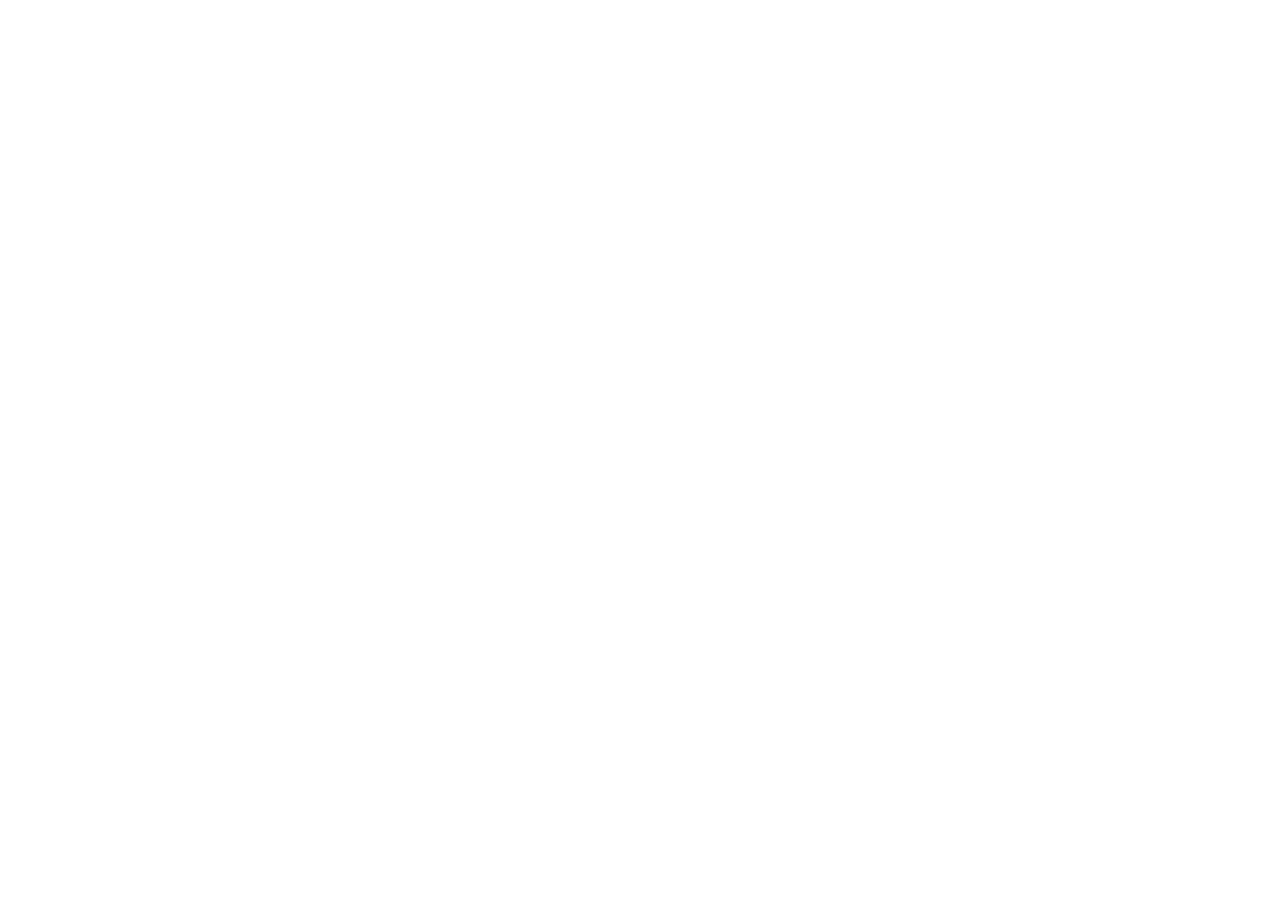
==== index.html @ 1a16fde6 "Update index.html" ====
<!DOCTYPE html>
<html lang="en">
  <head>
    <meta charset="UTF-8" />
    <meta property="og:title" content="Ashutosh Goswami">
    <meta property="og:description" content="About Me And My Project">
    <meta http-equiv="X-UA-Compatible" content="IE=edge" />
    <meta name="viewport" content="width=device-width, initial-scale=1.0" />
    <link rel="stylesheet" href="style.css" />
    <link rel="icon" href="https://founder.of.pandawep.in/assets/images/photo_2024-01-02_23-59-17.jpg">
    <meta property="og:image" content="https://founder.of.pandawep.in/assets/images/photo_2024-01-02_23-59-17.jpg">
    <script src="main.js"></script>
    <script src="pop.js"></script>
    <script>
      window.addEventListener('DOMContentLoaded', () => {
        VANTA.BIRDS({
          el: '#vanta',
          mouseControls: true,
          touchControls: true,
          gyroControls: false,
          minHeight: 200.0,
          minWidth: 200.0,
          scale: 1.0,
          scaleMobile: 1.0,
          backgroundAlpha: 0.0,
          color2: 0xff00f0,
          wingSpan: 40.0,
          separation: 100.0,
          alignment: 77.0,
          cohesion: 5.0,
          quantity: 2.0,
        })
        setTimeout(() => {
          const main = document.querySelector('main')
          main.style.opacity = 1
          main.style.filter = 'blur(0px)'
        }, 1000)
      })
    </script>
    <title>Ashutosh Goswami</title>
  </head>
  <body>
    <div id="vanta"></div>
    <main>
      <header>
        <img src="assets/images/photo_2024-01-02_23-59-17.jpg" alt="Anurag image" />
        <h1>Ashutosh Goswami</h1>
      <p>A Small Web Developer 🧑‍💻</p>

      </header>
       
      <ul>
        <li>
          <a
            href="https://www.pandawep.in"
            target="_blank"
            rel="noreferrer noopener">
            <img
              src="assets/images/homepage.svg"
              alt="home button"
              width="20" />
            Website
          </a>
        </li>
           <li>
          <a
            href="https://github.com/AshutoshGoswami24/"
            target="_blank"
            rel="noreferrer noopener">
            <img src="assets/images/Github.png" alt="home button" width="20" />
            GitHub</a
          >
        </li>
        <li>
          <a
            href="https://t.me/PandaWep"
            target="_blank"
            rel="noreferrer noopener">
            <img src="assets/images/tg.png" alt="home button" width="20" />
            Telegram</a
          >
        </li>
        <li>
          <a
            href="https://www.youtube.com/@PandaWep"
            target="_blank"
            rel="noreferrer noopener">
            <img src="assets/images/youtube.svg" alt="home button" width="20" />
            Youtube</a
          >
        </li>
        <li>
          <a
            href="https://www.instagram.com/ashutoshsanatani24"
            target="_blank"
            rel="noreferrer noopener">
            <img src="assets/images/ig.png" alt="home button" width="20" />
            Instagram</a>
        </li>
         
    <li>
        <a onclick="openPopup()">
            <img src="assets/images/cofi.png" alt="Bye One Coffee for me" width="20" /> Bye One Coffee for me
        </a>
    </li>
      <div class="popup" id="popup">
    <div class="popup-content">
        <span class="close" onclick="closePopup()">&times;</span>
        <img src="https://via.placeholder.com/400" alt="Donate" style="max-width: 100%;">
    </div>
</div>


      </ul>
    </main>
    <script>
    function openPopup() {
        document.getElementById('popup').style.display = 'block';
    }

    function closePopup() {
        document.getElementById('popup').style.display = 'none';
    }
</script>
<style>
    .popup {
        display: none;
        position: fixed;
        top: 0;
        left: 0;
        width: 100%;
        height: 100%;
        background-color: rgba(0, 0, 0, 0.5);
        z-index: 9999;
    }
    .popup-content {
        position: absolute;
        top: 50%;
        left: 50%;
        transform: translate(-50%, -50%);
        background-color: #fff;
        padding: 20px;
        border-radius: 5px;
    }
    .close {
        position: absolute;
        top: 10px;
        right: 10px;
        cursor: pointer;
    }
</style>
  </body>
</html>
---- style.css ----
body,
html {
  margin: 0;
  padding: 0;
  font-family: 'Open Sans', sans-serif;
  color: #fff;
}

body {
  background: url(./assets/images/bg-image.jpg) no-repeat center center fixed;
  background-size: cover;
}

main {
  position: relative;
  opacity: 0;
  filter: blur(10px);
  transition: opacity 2s ease-in-out, filter 2s ease-in-out;
}

header {
  margin-top: 1em;
  text-align: center;
  display: flex;
  flex-direction: column;
  align-items: center;
}

header > img {
  width: 8em;
  height: 8em;
  border-radius: 100%;
  border: 1px solid #fff;
  box-shadow: rgb(28, 32, 93 / 24%) 0px 2px 8px 0px;
}

header > h1 {
  display: inline-block;
  font-size: 0.8em;
  font-weight: bold;
  border-radius: 1em;
  background-color: rgba(252, 0, 0, 0.667);
  padding: 0.3em 0.6em;
  border: 1px solid #fffa;
  backdrop-filter: blur(10px) saturate(160%) contrast(180%);
  -webkit-backdrop-filter: blur(10px) saturate(160%) contrast(180%);
}

ul {
  box-sizing: border-box;
  list-style: none;
  max-width: 480px;
  margin: 0 auto;
  padding: 2em;
}

ul > li {
  background-color: #fffa;
  backdrop-filter: blur(10px) saturate(160%) contrast(180%);
  -webkit-backdrop-filter: blur(10px) saturate(160%) contrast(180%);
  border-radius: 10em;
  padding: 1em;
  margin: 1.4em 0;
  box-shadow: rgb(28, 32, 93 / 24%) 0px 2px 8px 0px;
  transition: all 0.2s ease-in-out;
}

ul > li:hover {
  transform: scale(1.1);
}

ul > li > a {
  display: flex;
  align-items: center;
  justify-content: center;
  gap: 0.5em;
  text-decoration: none;
  color: black;
}
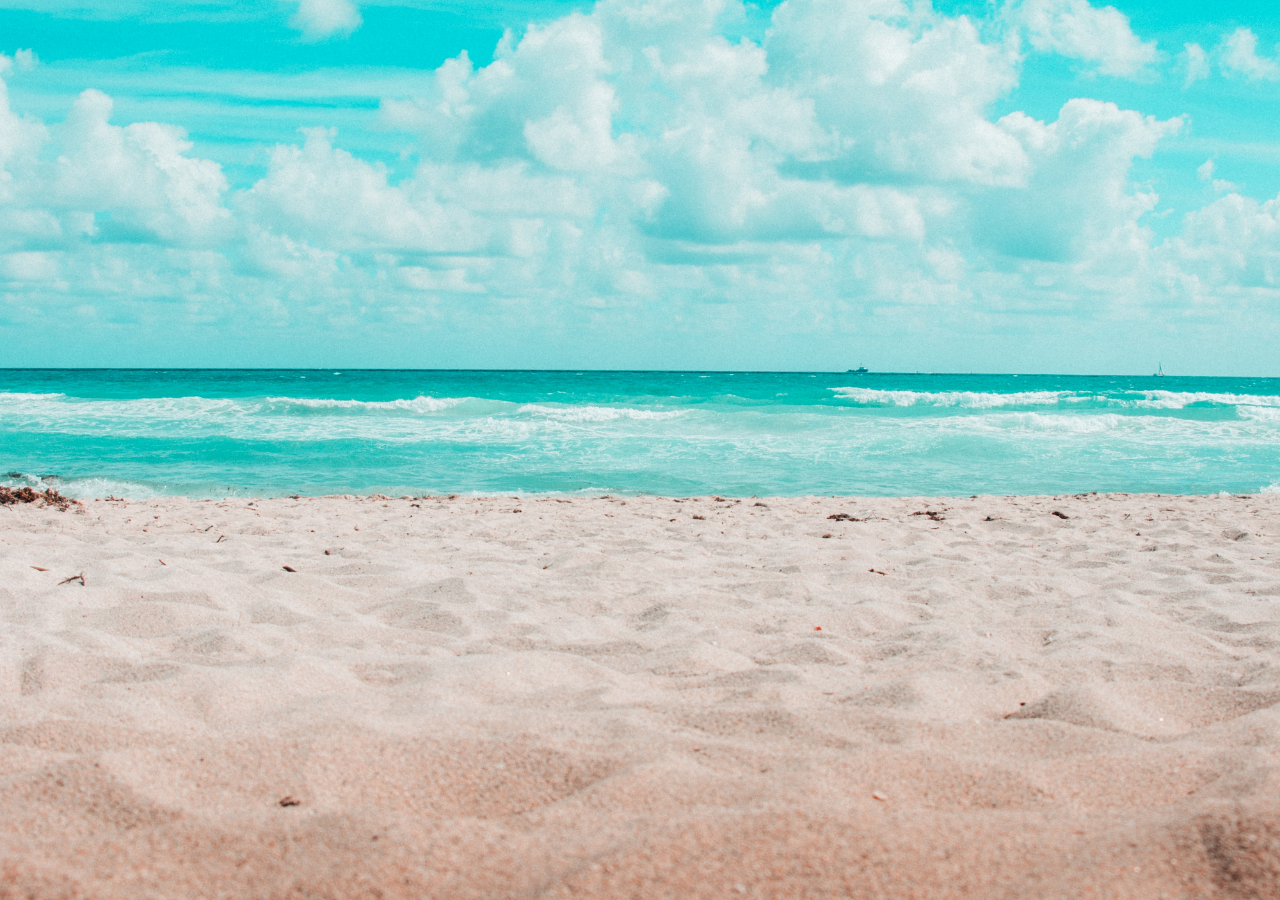
==== commit 90cdf26d: "Update index.html" ====
--- a/index.html
+++ b/index.html
@@ -7,7 +7,7 @@
     <meta http-equiv="X-UA-Compatible" content="IE=edge" />
     <meta name="viewport" content="width=device-width, initial-scale=1.0" />
     <link rel="stylesheet" href="style.css" />
-    <link rel="icon" href="https://founder.of.pandawep.in/assets/images/photo_2024-01-02_23-59-17.jpg">
+    <link rel="icon" href="https://founder.of.pandawep.in/assets/images/logofogojo.jpg">
     <meta property="og:image" content="https://founder.of.pandawep.in/assets/images/photo_2024-01-02_23-59-17.jpg">
     <script src="main.js"></script>
     <script src="pop.js"></script>
@@ -43,7 +43,7 @@
     <div id="vanta"></div>
     <main>
       <header>
-        <img src="assets/images/photo_2024-01-02_23-59-17.jpg" alt="Anurag image" />
+        <img src="assets/images/logofogojo.jpg" alt="Anurag image" />
         <h1>Ashutosh Goswami</h1>
       <p>A Small Web Developer 🧑‍💻</p>
 
@@ -103,12 +103,7 @@
             <img src="assets/images/cofi.png" alt="Bye One Coffee for me" width="20" /> Bye One Coffee for me
         </a>
     </li>
-      <div class="popup" id="popup">
-    <div class="popup-content">
-        <span class="close" onclick="closePopup()">&times;</span>
-        <img src="https://via.placeholder.com/400" alt="Donate" style="max-width: 100%;">
-    </div>
-</div>
+
 
 
       </ul>
@@ -145,9 +140,24 @@
     .close {
         position: absolute;
         top: 10px;
-        right: 10px;
+        right: 20px;
+        size: 15px;
         cursor: pointer;
+        background-color: black;
+    }
+    #cx {
+        text-align: center;
+        color: black;
+        font-weight: bold;
     }
 </style>
+    <div class="popup" id="popup">
+    <div class="popup-content">
+        <span class="close" onclick="closePopup()">&times;</span>
+        <p id="cx">😁bye one coffee for me😁</p>
+        <img src="assets/images/pay.png" alt="Donate" style="width: 500px; height: 300px;">
+       <p id="cx">UPI ID : pandawep@ybl</p>
+    </div>
+</div>
   </body>
 </html>
